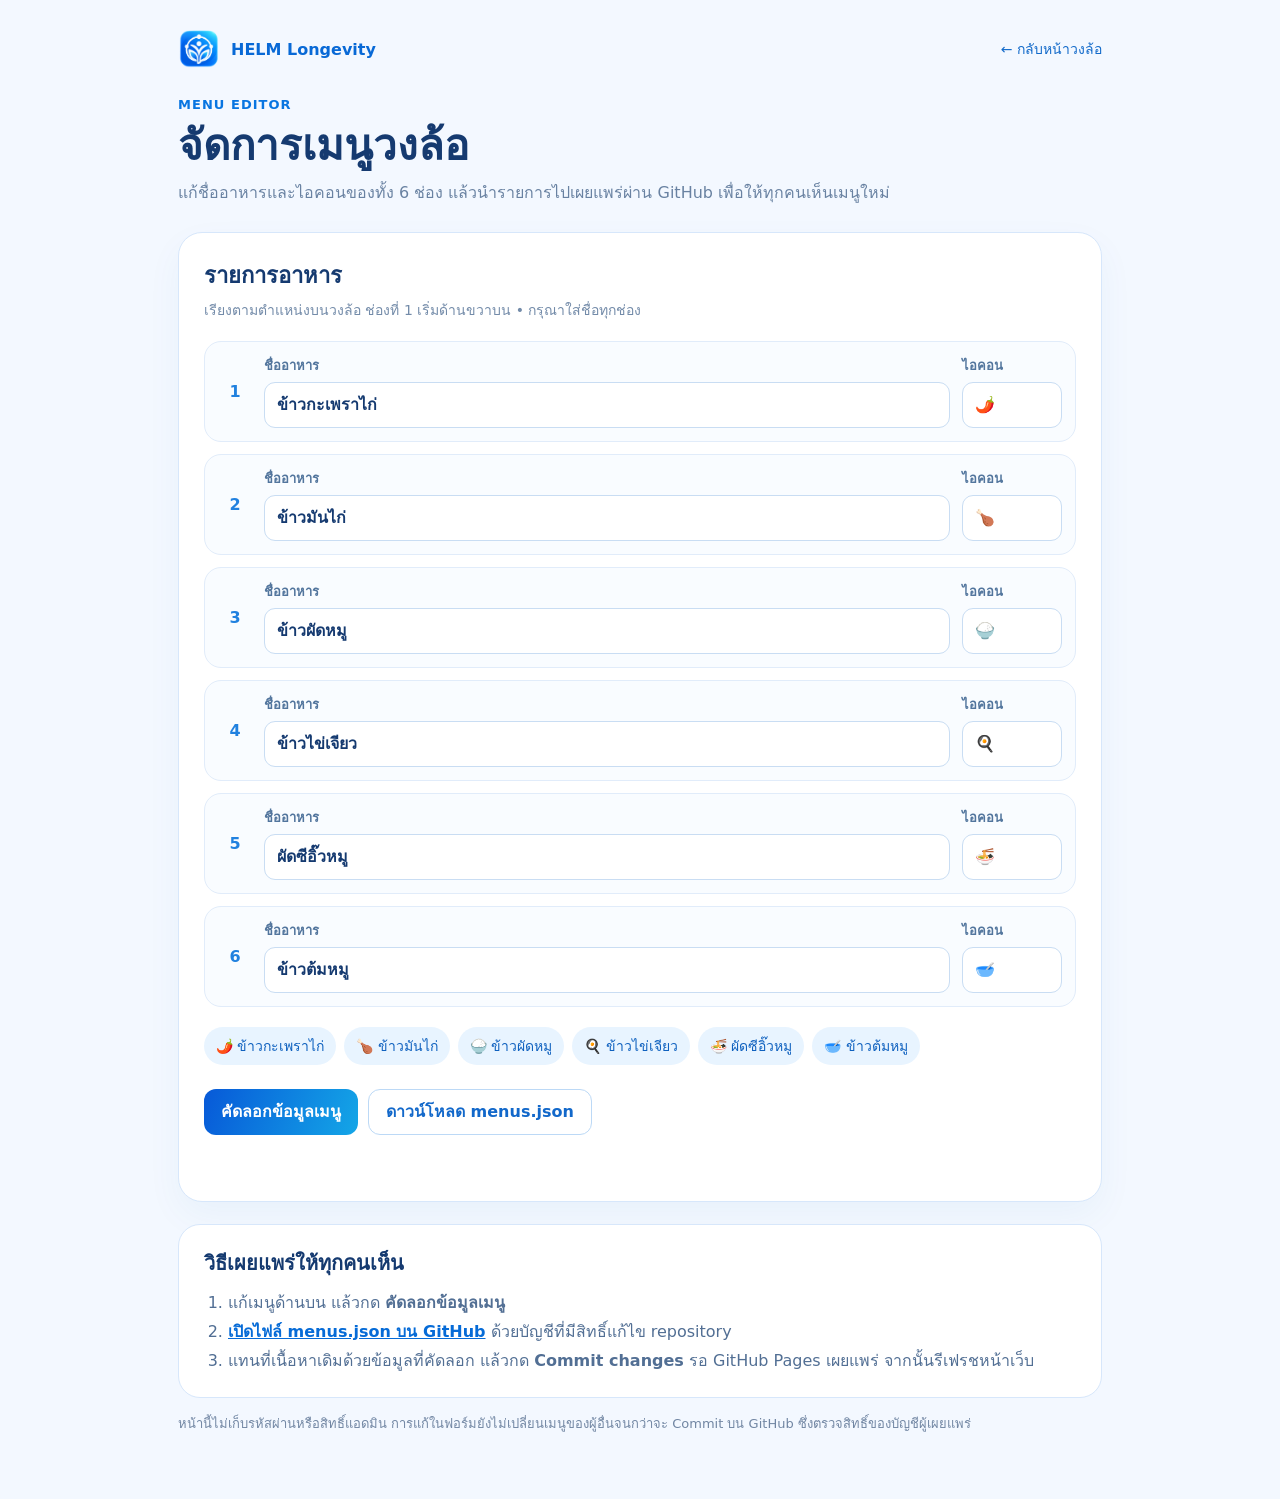
==== admin.html @ 43c6a4e6 "Add admin menu editor for wheel" ====
<!doctype html>
<html lang="th">
<head>
  <meta charset="utf-8">
  <meta name="viewport" content="width=device-width, initial-scale=1">
  <title>จัดการเมนูวงล้อ • HELM Longevity</title>
  <style>
    :root{font-family:system-ui,-apple-system,"Noto Sans Thai",sans-serif;color:#153a70;background:#f3f8ff}
    *{box-sizing:border-box}body{margin:0}button,input{font:inherit}button{cursor:pointer}
    .shell{max-width:960px;margin:auto;padding:28px 18px 64px}
    header{display:flex;justify-content:space-between;align-items:center;gap:16px;margin-bottom:24px}
    .brand{display:flex;align-items:center;gap:11px;color:#0869d6;font-weight:750;text-decoration:none}.brand img{width:42px;height:42px;object-fit:contain}
    .back{color:#126aca;text-decoration:none;font-size:14px}.eyebrow{font-size:13px;font-weight:750;letter-spacing:.08em;color:#0875e1}
    h1{font-size:clamp(29px,5vw,42px);line-height:1.2;margin:8px 0}.lead{color:#6982a2;line-height:1.7;margin:0 0 25px}
    .card{background:#fff;border:1px solid #d7e7fb;border-radius:24px;padding:25px;box-shadow:0 14px 36px #1f69b40c}
    .card h2{margin:0 0 6px;font-size:22px}.hint{color:#738ba9;font-size:14px;line-height:1.6;margin:0 0 20px}
    .list{display:grid;gap:12px}.row{display:grid;grid-template-columns:34px minmax(0,1fr) 100px;gap:12px;align-items:end;padding:13px;border:1px solid #e1ecfa;border-radius:17px;background:#f9fcff}
    .num{align-self:center;text-align:center;font-weight:800;color:#2181df}.field{display:grid;gap:6px;color:#52759d;font-size:13px;font-weight:650}.field input{width:100%;min-height:46px;padding:8px 12px;border:1px solid #c9ddf3;border-radius:11px;background:#fff;color:#153a70;font-size:16px}.field input:focus{outline:3px solid #cceaff;border-color:#1685eb}
    .preview{display:flex;flex-wrap:wrap;gap:8px;margin:20px 0 24px}.chip{padding:8px 12px;border-radius:999px;background:#e8f4ff;color:#0f61bf;font-size:14px}
    .actions{display:flex;flex-wrap:wrap;gap:10px}.primary,.secondary{min-height:46px;border-radius:12px;padding:9px 17px;font-weight:700}.primary{border:0;background:linear-gradient(110deg,#0759d8,#14a6e7);color:#fff}.secondary{border:1px solid #bcd9f6;background:#fff;color:#1268ca}.primary:hover,.secondary:hover{filter:brightness(.96)}
    .status{min-height:25px;color:#0f7b61;font-size:14px;margin:16px 0 0}.status.error{color:#c63d45}
    .steps{margin:22px 0 0;padding:22px 25px;border:1px solid #d7e7fb;border-radius:22px;background:#fff}.steps h2{margin:0 0 10px;font-size:20px}.steps ol{margin:0;padding-left:24px;line-height:1.8;color:#526f94}.steps a{color:#066bd7;font-weight:700}
    .notice{margin:16px 0 0;color:#7186a3;font-size:13px;line-height:1.6}
    @media(max-width:580px){.shell{padding-top:18px}.card{padding:18px}.row{grid-template-columns:24px minmax(0,1fr) 75px;gap:7px;padding:9px}.field input{padding:7px 8px}.actions>*{flex:1}.brand span{font-size:14px}}
  </style>
</head>
<body>
  <div class="shell">
    <header><a class="brand" href="./"><img src="HELM-Longevity-Profile-Icon.png" alt=""><span>HELM Longevity</span></a><a class="back" href="./">← กลับหน้าวงล้อ</a></header>
    <main>
      <span class="eyebrow">MENU EDITOR</span>
      <h1>จัดการเมนูวงล้อ</h1>
      <p class="lead">แก้ชื่ออาหารและไอคอนของทั้ง 6 ช่อง แล้วนำรายการไปเผยแพร่ผ่าน GitHub เพื่อให้ทุกคนเห็นเมนูใหม่</p>
      <section class="card" aria-labelledby="editor-title">
        <h2 id="editor-title">รายการอาหาร</h2>
        <p class="hint">เรียงตามตำแหน่งบนวงล้อ ช่องที่ 1 เริ่มด้านขวาบน • กรุณาใส่ชื่อทุกช่อง</p>
        <form id="editor-form">
          <div class="list" id="menu-list"></div>
          <div class="preview" id="preview" aria-label="ตัวอย่างรายการบนวงล้อ"></div>
          <div class="actions"><button class="primary" type="button" id="copy">คัดลอกข้อมูลเมนู</button><button class="secondary" type="button" id="download">ดาวน์โหลด menus.json</button></div>
          <p class="status" id="status" role="status" aria-live="polite"></p>
        </form>
      </section>
      <section class="steps"><h2>วิธีเผยแพร่ให้ทุกคนเห็น</h2><ol><li>แก้เมนูด้านบน แล้วกด <strong>คัดลอกข้อมูลเมนู</strong></li><li><a href="https://github.com/Gofive-IT-Excellence/helm-longevity-guest/edit/main/menus.json" target="_blank" rel="noopener noreferrer">เปิดไฟล์ menus.json บน GitHub</a> ด้วยบัญชีที่มีสิทธิ์แก้ไข repository</li><li>แทนที่เนื้อหาเดิมด้วยข้อมูลที่คัดลอก แล้วกด <strong>Commit changes</strong> รอ GitHub Pages เผยแพร่ จากนั้นรีเฟรชหน้าเว็บ</li></ol></section>
      <p class="notice">หน้านี้ไม่เก็บรหัสผ่านหรือสิทธิ์แอดมิน การแก้ในฟอร์มยังไม่เปลี่ยนเมนูของผู้อื่นจนกว่าจะ Commit บน GitHub ซึ่งตรวจสิทธิ์ของบัญชีผู้เผยแพร่</p>
    </main>
  </div>
  <script>
    const fallback={version:1,meals:[{name:"ข้าวกะเพราไก่",emoji:"🌶️"},{name:"ข้าวมันไก่",emoji:"🍗"},{name:"ข้าวผัดหมู",emoji:"🍚"},{name:"ข้าวไข่เจียว",emoji:"🍳"},{name:"ผัดซีอิ๊วหมู",emoji:"🍜"},{name:"ข้าวต้มหมู",emoji:"🥣"}]};
    const list=document.getElementById("menu-list"),preview=document.getElementById("preview"),status=document.getElementById("status");
    const setStatus=(message,error=false)=>{status.textContent=message;status.classList.toggle("error",error)};
    function renderEditor(meals){
      list.replaceChildren();
      meals.forEach((meal,index)=>{
        const row=document.createElement("div");row.className="row";
        const num=document.createElement("span");num.className="num";num.textContent=String(index+1);row.append(num);
        for(const [field,label,max] of [["name","ชื่ออาหาร",32],["emoji","ไอคอน",12]]){
          const wrap=document.createElement("label");wrap.className="field";wrap.textContent=label;
          const input=document.createElement("input");input.name=field;input.value=meal[field];input.maxLength=max;input.required=true;input.setAttribute("aria-label",`${label} ช่องที่ ${index+1}`);
          wrap.append(input);row.append(wrap);
        }
        list.append(row);
      });
      updatePreview();
    }
    function currentMeals(){return [...list.children].map(row=>({name:row.querySelector('[name="name"]').value.trim(),emoji:row.querySelector('[name="emoji"]').value.trim()}))}
    function updatePreview(){preview.replaceChildren(...currentMeals().map(meal=>{const chip=document.createElement("span");chip.className="chip";chip.textContent=`${meal.emoji||"🍽️"} ${meal.name||"ยังไม่มีชื่อ"}`;return chip}))}
    function output(){
      const meals=currentMeals();
      if(meals.length!==6||meals.some(meal=>!meal.name||!meal.emoji)){setStatus("กรุณาใส่ชื่ออาหารและไอคอนให้ครบทั้ง 6 ช่อง",true);return null}
      if(new Set(meals.map(meal=>meal.name.toLocaleLowerCase("th-TH"))).size!==6){setStatus("มีชื่อเมนูซ้ำกัน กรุณาเปลี่ยนให้ไม่ซ้ำ",true);return null}
      return JSON.stringify({version:1,meals},null,2)+"\n";
    }
    list.addEventListener("input",()=>{updatePreview();setStatus("รายการยังไม่ถูกเผยแพร่")});
    document.getElementById("copy").addEventListener("click",async()=>{const json=output();if(!json)return;try{await navigator.clipboard.writeText(json);setStatus("คัดลอกแล้ว เปิด GitHub และแทนที่ข้อมูลใน menus.json") }catch{setStatus("คัดลอกไม่สำเร็จ กรุณาใช้ปุ่มดาวน์โหลดแทน",true)}});
    document.getElementById("download").addEventListener("click",()=>{const json=output();if(!json)return;const url=URL.createObjectURL(new Blob([json],{type:"application/json"}));const link=document.createElement("a");link.href=url;link.download="menus.json";link.click();setTimeout(()=>URL.revokeObjectURL(url),1000);setStatus("ดาวน์โหลดแล้ว นำข้อมูลไปแทนที่ menus.json บน GitHub")});
    fetch("menus.json",{cache:"no-store"}).then(r=>{if(!r.ok)throw Error();return r.json()}).then(data=>{if(!Array.isArray(data.meals)||data.meals.length!==6)throw Error();renderEditor(data.meals)}).catch(()=>{renderEditor(fallback.meals);setStatus("โหลดเมนูที่เผยแพร่ไม่ได้ จึงแสดงรายการตัวอย่าง",true)});
  </script>
</body>
</html>
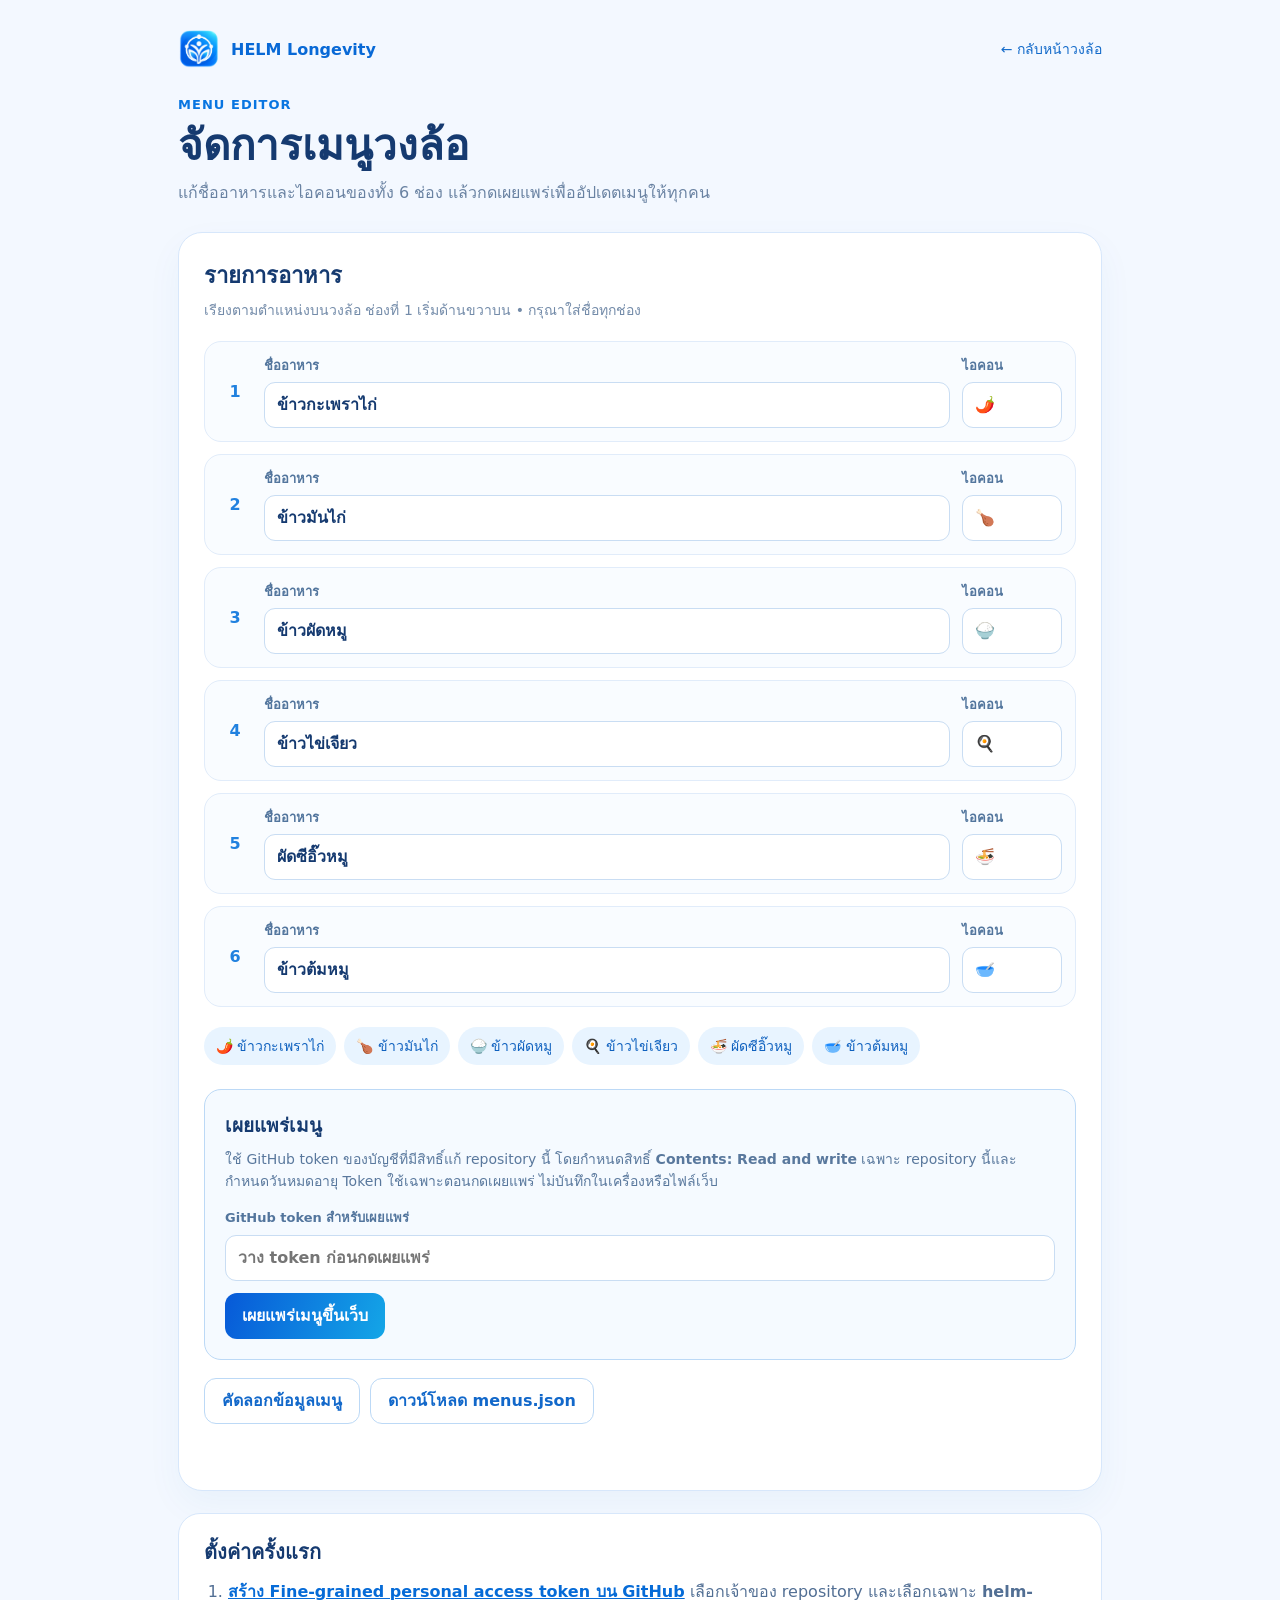
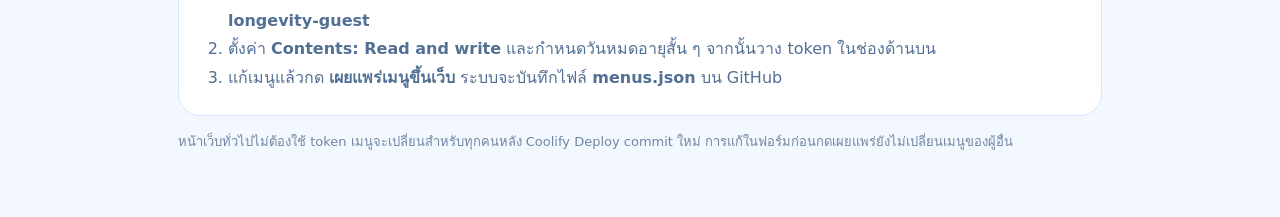
==== commit 20a7dc8a: "Publish wheel menus from admin editor" ====
--- a/admin.html
+++ b/admin.html
@@ -3,6 +3,8 @@
 <head>
   <meta charset="utf-8">
   <meta name="viewport" content="width=device-width, initial-scale=1">
+  <meta name="referrer" content="no-referrer">
+  <meta http-equiv="Content-Security-Policy" content="default-src 'self'; script-src 'self'; style-src 'self' 'unsafe-inline'; img-src 'self' data:; connect-src 'self' https://api.github.com; base-uri 'none'; form-action 'none'">
   <title>จัดการเมนูวงล้อ • HELM Longevity</title>
   <style>
     :root{font-family:system-ui,-apple-system,"Noto Sans Thai",sans-serif;color:#153a70;background:#f3f8ff}
@@ -18,6 +20,7 @@
     .num{align-self:center;text-align:center;font-weight:800;color:#2181df}.field{display:grid;gap:6px;color:#52759d;font-size:13px;font-weight:650}.field input{width:100%;min-height:46px;padding:8px 12px;border:1px solid #c9ddf3;border-radius:11px;background:#fff;color:#153a70;font-size:16px}.field input:focus{outline:3px solid #cceaff;border-color:#1685eb}
     .preview{display:flex;flex-wrap:wrap;gap:8px;margin:20px 0 24px}.chip{padding:8px 12px;border-radius:999px;background:#e8f4ff;color:#0f61bf;font-size:14px}
     .actions{display:flex;flex-wrap:wrap;gap:10px}.primary,.secondary{min-height:46px;border-radius:12px;padding:9px 17px;font-weight:700}.primary{border:0;background:linear-gradient(110deg,#0759d8,#14a6e7);color:#fff}.secondary{border:1px solid #bcd9f6;background:#fff;color:#1268ca}.primary:hover,.secondary:hover{filter:brightness(.96)}
+    button:disabled{opacity:.6;cursor:wait}.publish{margin-top:22px;padding:20px;border:1px solid #bcd9f6;border-radius:17px;background:#f5faff}.publish h3{margin:0 0 8px;font-size:19px}.publish p{margin:0 0 14px;color:#59789d;font-size:14px;line-height:1.6}.publish label{display:grid;gap:7px;color:#52759d;font-size:13px;font-weight:700}.publish input{width:100%;min-height:46px;padding:9px 12px;border:1px solid #c9ddf3;border-radius:11px;background:#fff;color:#153a70;font-size:16px}.publish .primary{margin-top:12px}.publish a{color:#066bd7}
     .status{min-height:25px;color:#0f7b61;font-size:14px;margin:16px 0 0}.status.error{color:#c63d45}
     .steps{margin:22px 0 0;padding:22px 25px;border:1px solid #d7e7fb;border-radius:22px;background:#fff}.steps h2{margin:0 0 10px;font-size:20px}.steps ol{margin:0;padding-left:24px;line-height:1.8;color:#526f94}.steps a{color:#066bd7;font-weight:700}
     .notice{margin:16px 0 0;color:#7186a3;font-size:13px;line-height:1.6}
@@ -30,51 +33,29 @@
     <main>
       <span class="eyebrow">MENU EDITOR</span>
       <h1>จัดการเมนูวงล้อ</h1>
-      <p class="lead">แก้ชื่ออาหารและไอคอนของทั้ง 6 ช่อง แล้วนำรายการไปเผยแพร่ผ่าน GitHub เพื่อให้ทุกคนเห็นเมนูใหม่</p>
+      <p class="lead">แก้ชื่ออาหารและไอคอนของทั้ง 6 ช่อง แล้วกดเผยแพร่เพื่ออัปเดตเมนูให้ทุกคน</p>
       <section class="card" aria-labelledby="editor-title">
         <h2 id="editor-title">รายการอาหาร</h2>
         <p class="hint">เรียงตามตำแหน่งบนวงล้อ ช่องที่ 1 เริ่มด้านขวาบน • กรุณาใส่ชื่อทุกช่อง</p>
         <form id="editor-form">
           <div class="list" id="menu-list"></div>
           <div class="preview" id="preview" aria-label="ตัวอย่างรายการบนวงล้อ"></div>
-          <div class="actions"><button class="primary" type="button" id="copy">คัดลอกข้อมูลเมนู</button><button class="secondary" type="button" id="download">ดาวน์โหลด menus.json</button></div>
+          <div class="publish">
+            <h3>เผยแพร่เมนู</h3>
+            <p>ใช้ GitHub token ของบัญชีที่มีสิทธิ์แก้ repository นี้ โดยกำหนดสิทธิ์ <strong>Contents: Read and write</strong> เฉพาะ repository นี้และกำหนดวันหมดอายุ Token ใช้เฉพาะตอนกดเผยแพร่ ไม่บันทึกในเครื่องหรือไฟล์เว็บ</p>
+            <label for="github-token">GitHub token สำหรับเผยแพร่
+              <input id="github-token" type="password" autocomplete="off" autocapitalize="off" spellcheck="false" placeholder="วาง token ก่อนกดเผยแพร่">
+            </label>
+            <button class="primary" type="button" id="publish">เผยแพร่เมนูขึ้นเว็บ</button>
+          </div>
+          <div class="actions" style="margin-top:18px"><button class="secondary" type="button" id="copy">คัดลอกข้อมูลเมนู</button><button class="secondary" type="button" id="download">ดาวน์โหลด menus.json</button></div>
           <p class="status" id="status" role="status" aria-live="polite"></p>
         </form>
       </section>
-      <section class="steps"><h2>วิธีเผยแพร่ให้ทุกคนเห็น</h2><ol><li>แก้เมนูด้านบน แล้วกด <strong>คัดลอกข้อมูลเมนู</strong></li><li><a href="https://github.com/Gofive-IT-Excellence/helm-longevity-guest/edit/main/menus.json" target="_blank" rel="noopener noreferrer">เปิดไฟล์ menus.json บน GitHub</a> ด้วยบัญชีที่มีสิทธิ์แก้ไข repository</li><li>แทนที่เนื้อหาเดิมด้วยข้อมูลที่คัดลอก แล้วกด <strong>Commit changes</strong> รอ GitHub Pages เผยแพร่ จากนั้นรีเฟรชหน้าเว็บ</li></ol></section>
-      <p class="notice">หน้านี้ไม่เก็บรหัสผ่านหรือสิทธิ์แอดมิน การแก้ในฟอร์มยังไม่เปลี่ยนเมนูของผู้อื่นจนกว่าจะ Commit บน GitHub ซึ่งตรวจสิทธิ์ของบัญชีผู้เผยแพร่</p>
+      <section class="steps"><h2>ตั้งค่าครั้งแรก</h2><ol><li><a href="https://github.com/settings/personal-access-tokens/new" target="_blank" rel="noopener noreferrer">สร้าง Fine-grained personal access token บน GitHub</a> เลือกเจ้าของ repository และเลือกเฉพาะ <strong>helm-longevity-guest</strong></li><li>ตั้งค่า <strong>Contents: Read and write</strong> และกำหนดวันหมดอายุสั้น ๆ จากนั้นวาง token ในช่องด้านบน</li><li>แก้เมนูแล้วกด <strong>เผยแพร่เมนูขึ้นเว็บ</strong> ระบบจะบันทึกไฟล์ <strong>menus.json</strong> บน GitHub</li></ol></section>
+      <p class="notice">หน้าเว็บทั่วไปไม่ต้องใช้ token เมนูจะเปลี่ยนสำหรับทุกคนหลัง Coolify Deploy commit ใหม่ การแก้ในฟอร์มก่อนกดเผยแพร่ยังไม่เปลี่ยนเมนูของผู้อื่น</p>
     </main>
   </div>
-  <script>
-    const fallback={version:1,meals:[{name:"ข้าวกะเพราไก่",emoji:"🌶️"},{name:"ข้าวมันไก่",emoji:"🍗"},{name:"ข้าวผัดหมู",emoji:"🍚"},{name:"ข้าวไข่เจียว",emoji:"🍳"},{name:"ผัดซีอิ๊วหมู",emoji:"🍜"},{name:"ข้าวต้มหมู",emoji:"🥣"}]};
-    const list=document.getElementById("menu-list"),preview=document.getElementById("preview"),status=document.getElementById("status");
-    const setStatus=(message,error=false)=>{status.textContent=message;status.classList.toggle("error",error)};
-    function renderEditor(meals){
-      list.replaceChildren();
-      meals.forEach((meal,index)=>{
-        const row=document.createElement("div");row.className="row";
-        const num=document.createElement("span");num.className="num";num.textContent=String(index+1);row.append(num);
-        for(const [field,label,max] of [["name","ชื่ออาหาร",32],["emoji","ไอคอน",12]]){
-          const wrap=document.createElement("label");wrap.className="field";wrap.textContent=label;
-          const input=document.createElement("input");input.name=field;input.value=meal[field];input.maxLength=max;input.required=true;input.setAttribute("aria-label",`${label} ช่องที่ ${index+1}`);
-          wrap.append(input);row.append(wrap);
-        }
-        list.append(row);
-      });
-      updatePreview();
-    }
-    function currentMeals(){return [...list.children].map(row=>({name:row.querySelector('[name="name"]').value.trim(),emoji:row.querySelector('[name="emoji"]').value.trim()}))}
-    function updatePreview(){preview.replaceChildren(...currentMeals().map(meal=>{const chip=document.createElement("span");chip.className="chip";chip.textContent=`${meal.emoji||"🍽️"} ${meal.name||"ยังไม่มีชื่อ"}`;return chip}))}
-    function output(){
-      const meals=currentMeals();
-      if(meals.length!==6||meals.some(meal=>!meal.name||!meal.emoji)){setStatus("กรุณาใส่ชื่ออาหารและไอคอนให้ครบทั้ง 6 ช่อง",true);return null}
-      if(new Set(meals.map(meal=>meal.name.toLocaleLowerCase("th-TH"))).size!==6){setStatus("มีชื่อเมนูซ้ำกัน กรุณาเปลี่ยนให้ไม่ซ้ำ",true);return null}
-      return JSON.stringify({version:1,meals},null,2)+"\n";
-    }
-    list.addEventListener("input",()=>{updatePreview();setStatus("รายการยังไม่ถูกเผยแพร่")});
-    document.getElementById("copy").addEventListener("click",async()=>{const json=output();if(!json)return;try{await navigator.clipboard.writeText(json);setStatus("คัดลอกแล้ว เปิด GitHub และแทนที่ข้อมูลใน menus.json") }catch{setStatus("คัดลอกไม่สำเร็จ กรุณาใช้ปุ่มดาวน์โหลดแทน",true)}});
-    document.getElementById("download").addEventListener("click",()=>{const json=output();if(!json)return;const url=URL.createObjectURL(new Blob([json],{type:"application/json"}));const link=document.createElement("a");link.href=url;link.download="menus.json";link.click();setTimeout(()=>URL.revokeObjectURL(url),1000);setStatus("ดาวน์โหลดแล้ว นำข้อมูลไปแทนที่ menus.json บน GitHub")});
-    fetch("menus.json",{cache:"no-store"}).then(r=>{if(!r.ok)throw Error();return r.json()}).then(data=>{if(!Array.isArray(data.meals)||data.meals.length!==6)throw Error();renderEditor(data.meals)}).catch(()=>{renderEditor(fallback.meals);setStatus("โหลดเมนูที่เผยแพร่ไม่ได้ จึงแสดงรายการตัวอย่าง",true)});
-  </script>
+  <script src="admin.js"></script>
 </body>
 </html>
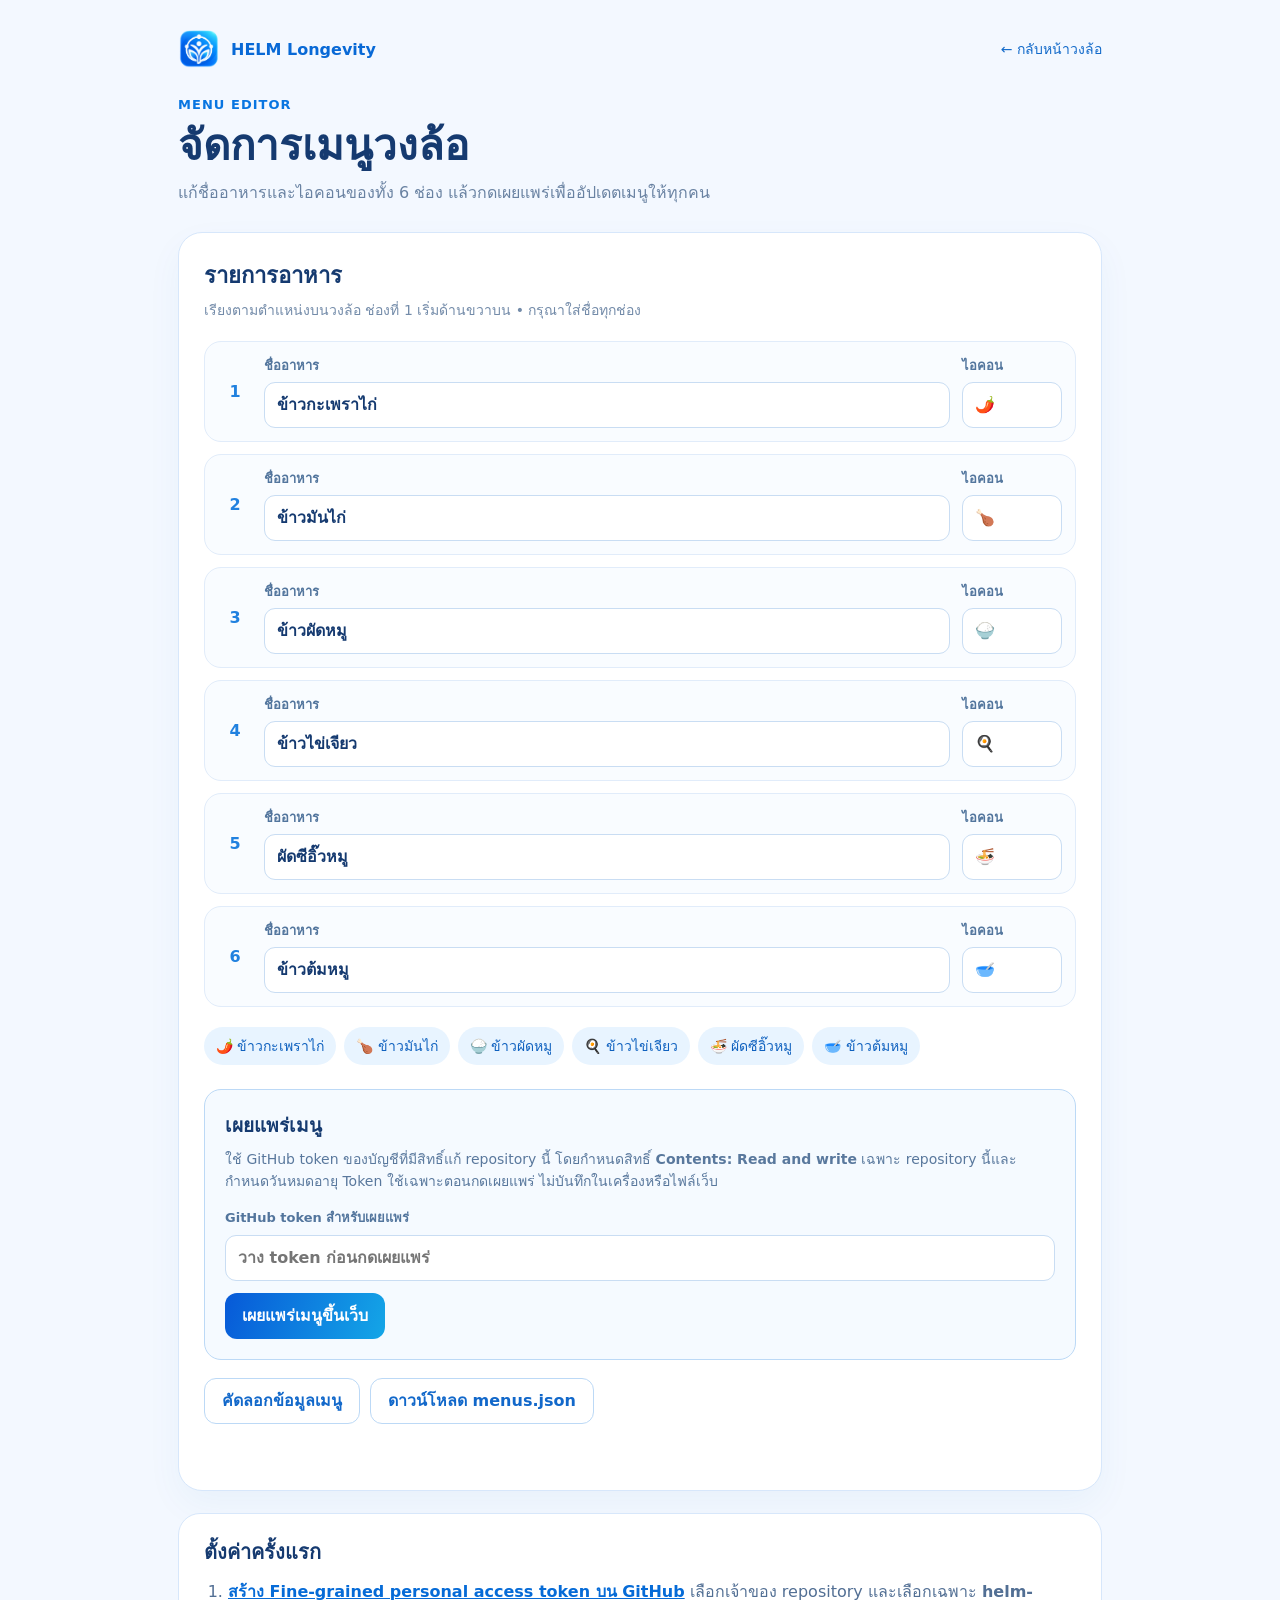
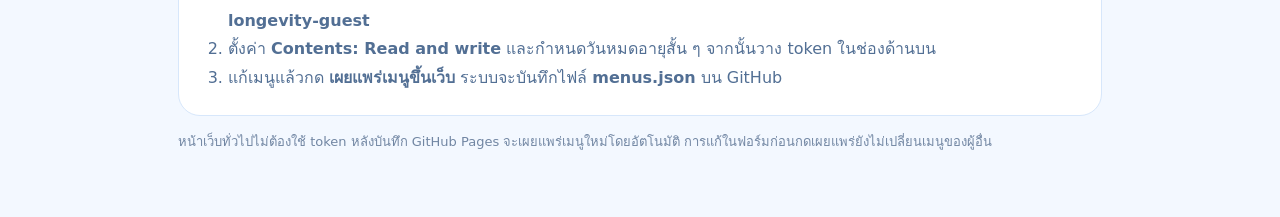
==== commit 7e2fdfd9: "Serve wheel menus directly from GitHub Pages" ====
--- a/admin.html
+++ b/admin.html
@@ -4,7 +4,7 @@
   <meta charset="utf-8">
   <meta name="viewport" content="width=device-width, initial-scale=1">
   <meta name="referrer" content="no-referrer">
-  <meta http-equiv="Content-Security-Policy" content="default-src 'self'; script-src 'self'; style-src 'self' 'unsafe-inline'; img-src 'self' data:; connect-src 'self' https://api.github.com; base-uri 'none'; form-action 'none'">
+  <meta http-equiv="Content-Security-Policy" content="default-src 'self'; script-src 'self'; style-src 'self' 'unsafe-inline'; img-src 'self' data:; connect-src 'self' https://api.github.com https://gofive-it-excellence.github.io; base-uri 'none'; form-action 'none'">
   <title>จัดการเมนูวงล้อ • HELM Longevity</title>
   <style>
     :root{font-family:system-ui,-apple-system,"Noto Sans Thai",sans-serif;color:#153a70;background:#f3f8ff}
@@ -53,7 +53,7 @@
         </form>
       </section>
       <section class="steps"><h2>ตั้งค่าครั้งแรก</h2><ol><li><a href="https://github.com/settings/personal-access-tokens/new" target="_blank" rel="noopener noreferrer">สร้าง Fine-grained personal access token บน GitHub</a> เลือกเจ้าของ repository และเลือกเฉพาะ <strong>helm-longevity-guest</strong></li><li>ตั้งค่า <strong>Contents: Read and write</strong> และกำหนดวันหมดอายุสั้น ๆ จากนั้นวาง token ในช่องด้านบน</li><li>แก้เมนูแล้วกด <strong>เผยแพร่เมนูขึ้นเว็บ</strong> ระบบจะบันทึกไฟล์ <strong>menus.json</strong> บน GitHub</li></ol></section>
-      <p class="notice">หน้าเว็บทั่วไปไม่ต้องใช้ token เมนูจะเปลี่ยนสำหรับทุกคนหลัง Coolify Deploy commit ใหม่ การแก้ในฟอร์มก่อนกดเผยแพร่ยังไม่เปลี่ยนเมนูของผู้อื่น</p>
+      <p class="notice">หน้าเว็บทั่วไปไม่ต้องใช้ token หลังบันทึก GitHub Pages จะเผยแพร่เมนูใหม่โดยอัตโนมัติ การแก้ในฟอร์มก่อนกดเผยแพร่ยังไม่เปลี่ยนเมนูของผู้อื่น</p>
     </main>
   </div>
   <script src="admin.js"></script>
